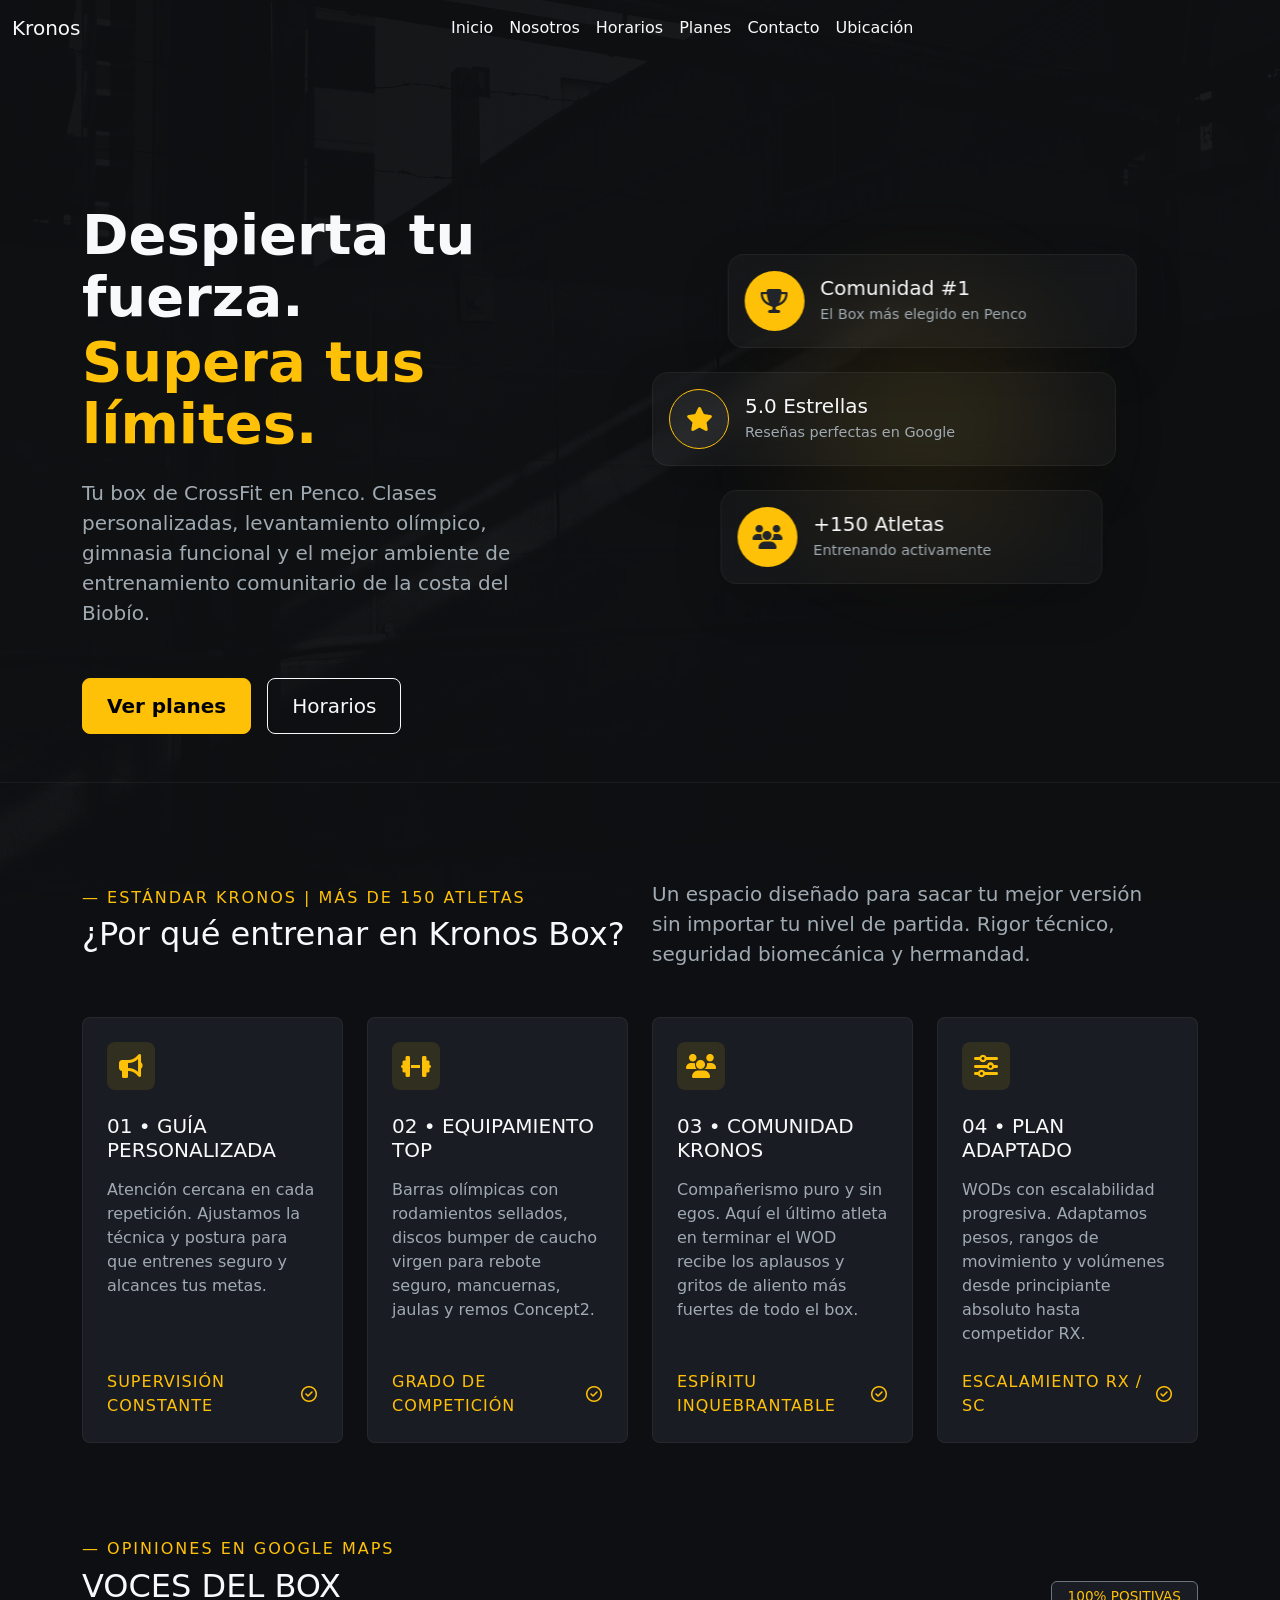
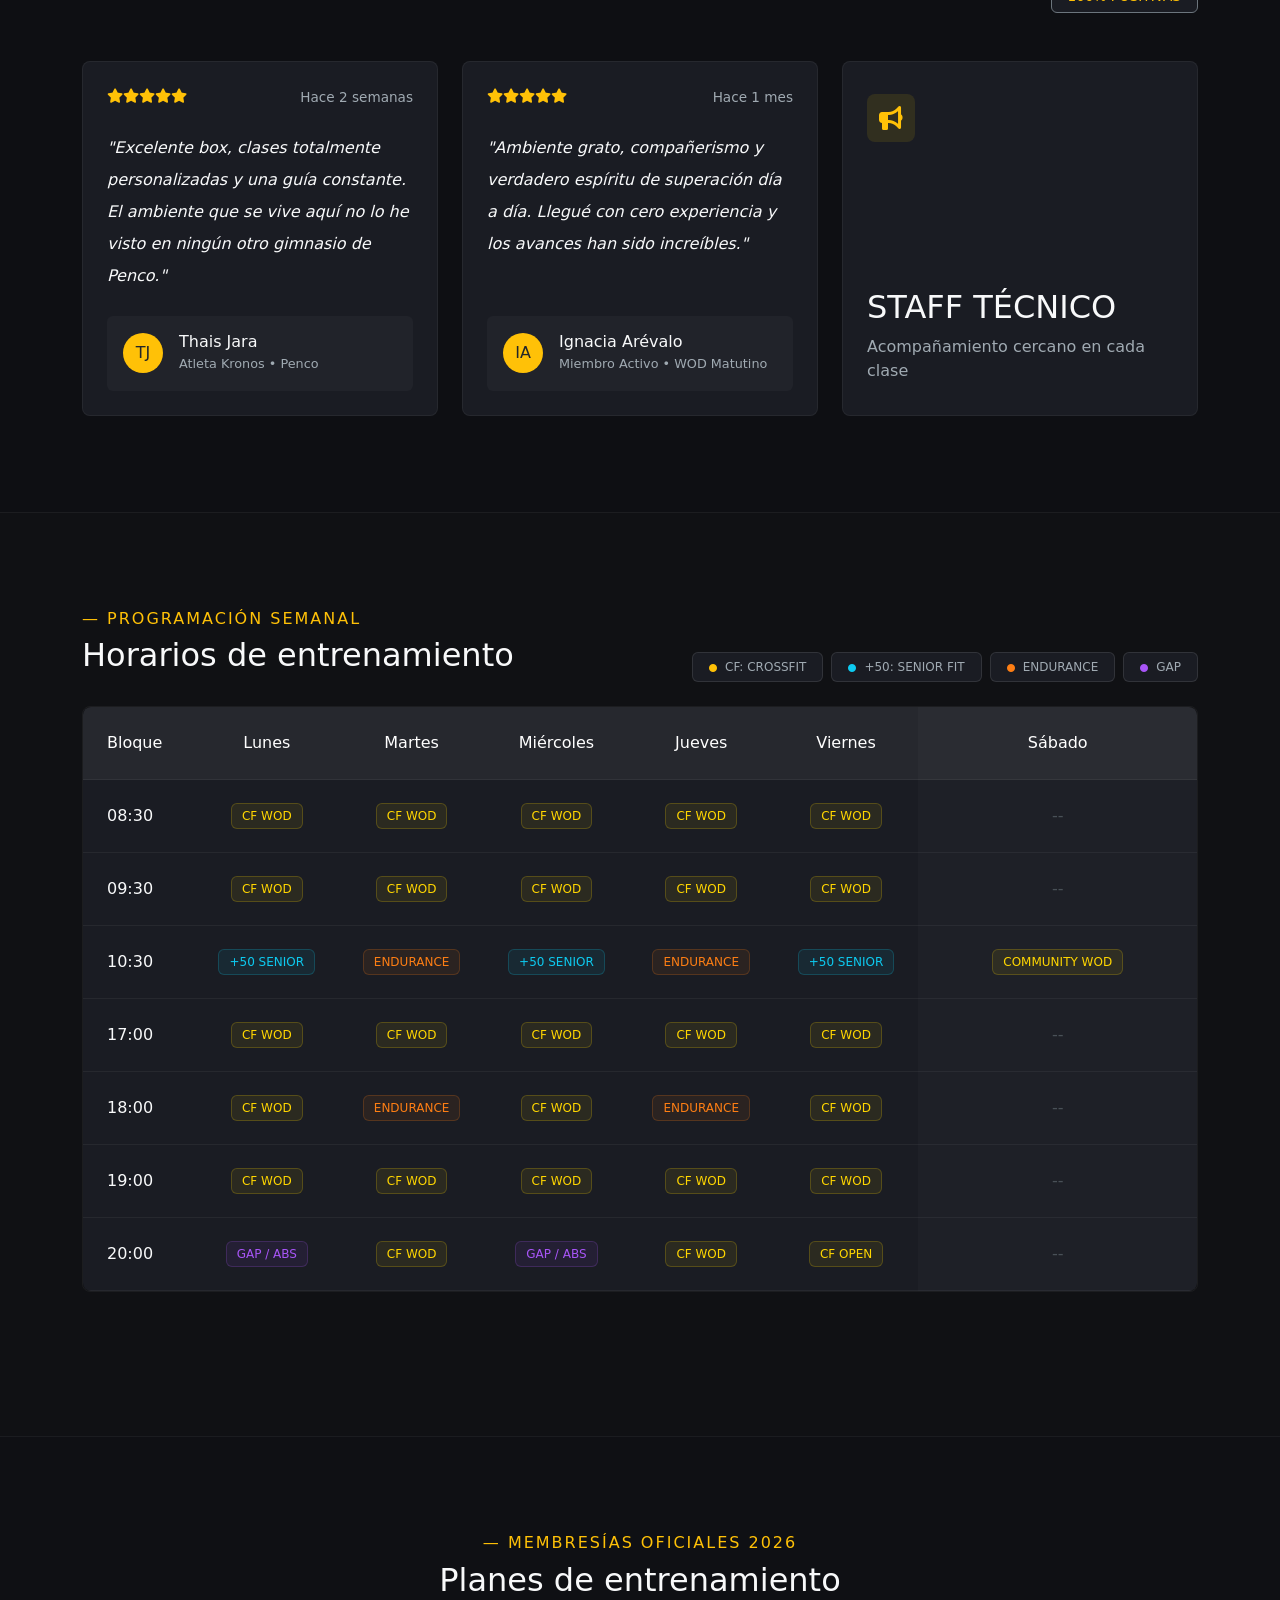
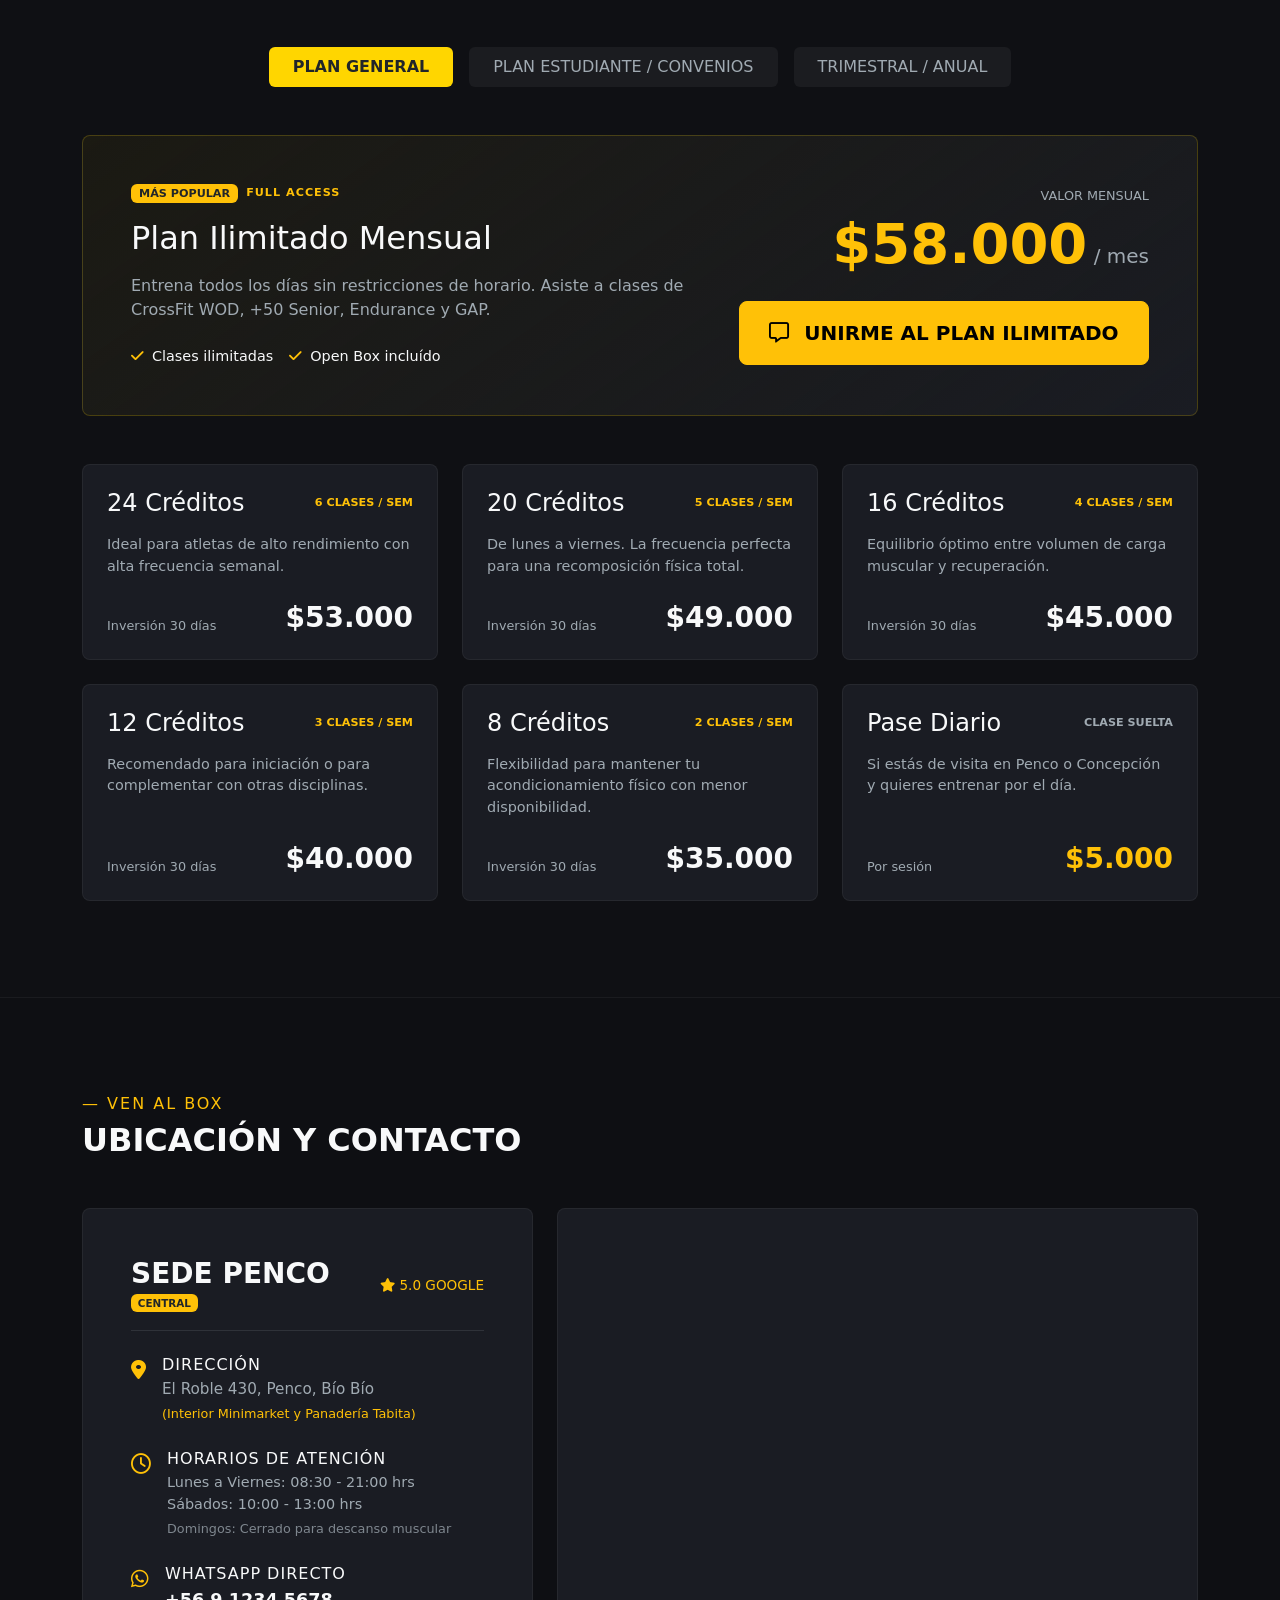
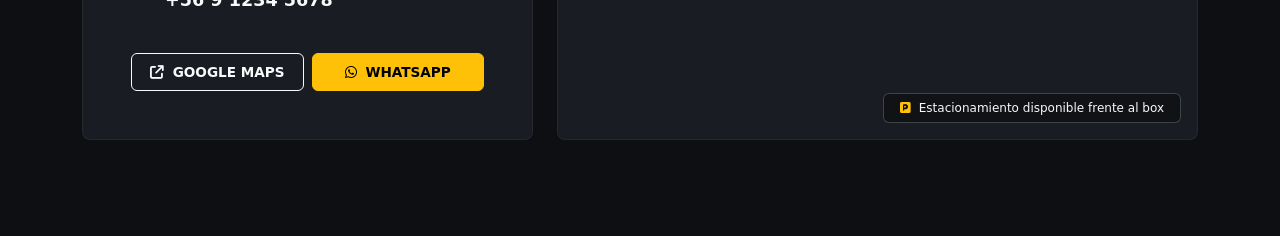
==== html/index.html @ f5e72efb "Falta Footer" ====
<!DOCTYPE html>
<html lang="es">
<head>
    <meta charset="UTF-8">
    <meta name="viewport" content="width=device-width, initial-scale=1.0">
    <link href="https://cdn.jsdelivr.net/npm/bootstrap@5.3.3/dist/css/bootstrap.min.css" rel="stylesheet">
    <link rel="stylesheet" href="https://cdnjs.cloudflare.com/ajax/libs/font-awesome/6.4.0/css/all.min.css">
    <link rel="stylesheet" href="../css/style.css">
    <title>Inicio</title>
</head>
<body>
    <nav class="navbar navbar-expand-lg" data-bs-theme="dark" style="background-color: rgba(17, 18, 21, 0.85);">
  <div class="container-fluid">
    <a class="navbar-brand text-light" href="#">Kronos</a>
    <button class="navbar-toggler" type="button" data-bs-toggle="collapse" data-bs-target="#navbarNavDropdown" aria-controls="navbarNavDropdown" aria-expanded="false" aria-label="Toggle navigation">
      <span class="navbar-toggler-icon"></span>
    </button>
    <div class="collapse navbar-collapse" id="navbarNavDropdown">
      <ul class="navbar-nav mx-auto">
        <li class="nav-item">
          <a class="nav-link text-light" aria-current="page" href="#inicio">Inicio</a>
        </li>
        <li class="nav-item">
          <a class="nav-link text-light" href="#nosotros">Nosotros</a>
        </li>
        <li class="nav-item">
          <a class="nav-link text-light" href="#horarios">Horarios</a>
        </li>
        <li class="nav-item">
          <a class="nav-link text-light" href="#planes">Planes</a>
        </li>
        <li class="nav-item">
          <a class="nav-link text-light" href="#">Contacto</a>
        </li>
        <li class="nav-item">
          <a class="nav-link text-light" href="#">Ubicación</a>
        </li>
      </ul>
    </div>
  </div>
</nav>

<main>
    <section id="inicio" class="py-5" style="background-color: rgba(17, 18, 21, 0.85); min-height: 80vh; display: flex; align-items: center;">
        <div class="container">
            <div class="row align-items-center">
                <!-- Columna Izquierda: Textos -->
                <div class="col-lg-6 pb-5 pb-lg-0">
                    <div class="title mb-4">
                        <h1 class="text-light display-4 fw-bold mb-1">Despierta tu fuerza.</h1>
                        <h1 class="text-warning display-4 fw-bold mb-4">Supera tus límites.</h1>
                        <p class="text-secondary fs-5" style="max-width: 500px;">Tu box de CrossFit en Penco. Clases personalizadas, levantamiento olímpico, gimnasia funcional y el mejor ambiente de entrenamiento comunitario de la costa del Biobío.</p>
                    </div>
                    <div class="buttons d-flex gap-3">
                        <a href="#planes" class="btn btn-warning btn-lg px-4 fw-bold">Ver planes</a>
                        <a href="#horarios" class="btn btn-outline-light btn-lg px-4">Horarios</a>
                    </div>
                </div>
                
                <!-- Columna Derecha: Tarjetas Flotantes (Solo visible en pantallas grandes) -->
                <div class="col-lg-6 position-relative d-none d-lg-block">
                    <!-- Brillo de fondo (Glow) -->
                    <div class="position-absolute top-50 start-50 translate-middle" style="width: 400px; height: 400px; background: radial-gradient(circle, rgba(255,193,7,0.1) 0%, rgba(17,18,21,0) 70%); z-index: 0; filter: blur(30px);"></div>
                    
                    <div class="d-flex flex-column gap-4 position-relative" style="z-index: 1;">
                        
                        <!-- Tarjeta 1 -->
                        <div class="d-flex align-items-center p-3 rounded-4 ms-auto shadow-lg" style="background: rgba(255, 255, 255, 0.03); backdrop-filter: blur(12px); -webkit-backdrop-filter: blur(12px); border: 1px solid rgba(255, 255, 255, 0.05); width: 75%; transform: translateX(-15%); transition: transform 0.3s ease;">
                            <div class="flex-shrink-0 bg-warning text-dark rounded-circle d-flex align-items-center justify-content-center" style="width: 60px; height: 60px; font-size: 1.5rem;">
                                <i class="fa-solid fa-trophy"></i>
                            </div>
                            <div class="ms-3">
                                <h5 class="text-light mb-1">Comunidad #1</h5>
                                <p class="text-secondary mb-0" style="font-size: 0.9rem;">El Box más elegido en Penco</p>
                            </div>
                        </div>

                        <!-- Tarjeta 2 -->
                        <div class="d-flex align-items-center p-3 rounded-4 shadow-lg" style="background: rgba(255, 255, 255, 0.03); backdrop-filter: blur(12px); -webkit-backdrop-filter: blur(12px); border: 1px solid rgba(255, 255, 255, 0.05); width: 85%;">
                            <div class="flex-shrink-0 rounded-circle d-flex align-items-center justify-content-center border border-warning" style="width: 60px; height: 60px; font-size: 1.5rem; background-color: rgba(255, 255, 255, 0.05); color: #ffc107;">
                                <i class="fa-solid fa-star"></i>
                            </div>
                            <div class="ms-3">
                                <h5 class="text-light mb-1">5.0 Estrellas</h5>
                                <p class="text-secondary mb-0" style="font-size: 0.9rem;">Reseñas perfectas en Google</p>
                            </div>
                        </div>

                        <!-- Tarjeta 3 -->
                        <div class="d-flex align-items-center p-3 rounded-4 ms-auto shadow-lg" style="background: rgba(255, 255, 255, 0.03); backdrop-filter: blur(12px); -webkit-backdrop-filter: blur(12px); border: 1px solid rgba(255, 255, 255, 0.05); width: 70%; transform: translateX(-25%); transition: transform 0.3s ease;">
                            <div class="flex-shrink-0 bg-warning text-dark rounded-circle d-flex align-items-center justify-content-center" style="width: 60px; height: 60px; font-size: 1.5rem;">
                                <i class="fa-solid fa-users"></i>
                            </div>
                            <div class="ms-3">
                                <h5 class="text-light mb-1">+150 Atletas</h5>
                                <p class="text-secondary mb-0" style="font-size: 0.9rem;">Entrenando activamente</p>
                            </div>
                        </div>

                    </div>
                </div>
            </div>
        </div>
    </section>

    <!-- SECCIÓN NOSOTROS -->
    <section id="nosotros" class="py-5" style="background-color: rgba(17, 18, 21, 0.85); border-top: 1px solid rgba(255, 255, 255, 0.05);">
        <div class="container py-5">
            <div class="row mb-5 align-items-center">
                <div class="col-lg-6 mb-4 mb-lg-0">
                    <h6 class="text-warning mb-2" style="letter-spacing: 2px;">— ESTÁNDAR KRONOS | MÁS DE 150 ATLETAS</h6>
                    <h2 class="text-light">¿Por qué entrenar en Kronos Box?</h2>
                </div>
                <div class="col-lg-6">
                    <p class="text-secondary mb-0 fs-5" style="max-width: 500px;">Un espacio diseñado para sacar tu mejor versión sin importar tu nivel de partida. Rigor técnico, seguridad biomecánica y hermandad.</p>
                </div>
            </div>

            <div class="row g-4">
                <!-- Tarjeta 1 -->
                <div class="col-md-6 col-lg-3">
                    <div class="card-nosotros h-100 p-4">
                        <div class="icon-box mb-4">
                            <i class="fa-solid fa-bullhorn text-warning fs-4"></i>
                        </div>
                        <h5 class="text-light mb-3">01 &bull; GUÍA PERSONALIZADA</h5>
                        <p class="text-secondary mb-4">Atención cercana en cada repetición. Ajustamos la técnica y postura para que entrenes seguro y alcances tus metas.</p>
                        <div class="mt-auto">
                            <span class="text-warning d-flex align-items-center" style="letter-spacing: 1px;">
                                SUPERVISIÓN CONSTANTE <i class="fa-regular fa-circle-check ms-2"></i>
                            </span>
                        </div>
                    </div>
                </div>
                <!-- Tarjeta 2 -->
                <div class="col-md-6 col-lg-3">
                    <div class="card-nosotros h-100 p-4">
                        <div class="icon-box mb-4">
                            <i class="fa-solid fa-dumbbell text-warning fs-4"></i>
                        </div>
                        <h5 class="text-light mb-3">02 &bull; EQUIPAMIENTO TOP</h5>
                        <p class="text-secondary mb-4">Barras olímpicas con rodamientos sellados, discos bumper de caucho virgen para rebote seguro, mancuernas, jaulas y remos Concept2.</p>
                        <div class="mt-auto">
                            <span class="text-warning d-flex align-items-center" style="letter-spacing: 1px;">
                                GRADO DE COMPETICIÓN <i class="fa-regular fa-circle-check ms-2"></i>
                            </span>
                        </div>
                    </div>
                </div>
                <!-- Tarjeta 3 -->
                <div class="col-md-6 col-lg-3">
                    <div class="card-nosotros h-100 p-4">
                        <div class="icon-box mb-4">
                            <i class="fa-solid fa-users text-warning fs-4"></i>
                        </div>
                        <h5 class="text-light mb-3">03 &bull; COMUNIDAD KRONOS</h5>
                        <p class="text-secondary mb-4">Compañerismo puro y sin egos. Aquí el último atleta en terminar el WOD recibe los aplausos y gritos de aliento más fuertes de todo el box.</p>
                        <div class="mt-auto">
                            <span class="text-warning d-flex align-items-center" style="letter-spacing: 1px;">
                                ESPÍRITU INQUEBRANTABLE <i class="fa-regular fa-circle-check ms-2"></i>
                            </span>
                        </div>
                    </div>
                </div>
                <!-- Tarjeta 4 -->
                <div class="col-md-6 col-lg-3">
                    <div class="card-nosotros h-100 p-4">
                        <div class="icon-box mb-4">
                            <i class="fa-solid fa-sliders text-warning fs-4"></i>
                        </div>
                        <h5 class="text-light mb-3">04 &bull; PLAN ADAPTADO</h5>
                        <p class="text-secondary mb-4">WODs con escalabilidad progresiva. Adaptamos pesos, rangos de movimiento y volúmenes desde principiante absoluto hasta competidor RX.</p>
                        <div class="mt-auto">
                            <span class="text-warning d-flex align-items-center" style="letter-spacing: 1px;">
                                ESCALAMIENTO RX / SC <i class="fa-regular fa-circle-check ms-2"></i>
                            </span>
                        </div>
                    </div>
                </div>
            </div>

            <!-- SECCIÓN TESTIMONIOS (VOCES DEL BOX) -->
            <div class="row mt-5 pt-5 mb-5 align-items-end">
                <div class="col-md-8 mb-4 mb-md-0">
                    <h6 class="text-warning mb-2" style="letter-spacing: 2px;">— OPINIONES EN GOOGLE MAPS</h6>
                    <h2 class="text-light text-uppercase">Voces del box</h2>
                </div>
                <div class="col-md-4 text-md-end">
                    <span class="badge text-secondary border border-secondary p-2 px-3 fw-normal" style="background-color: #1a1c23; font-size: 0.85rem;">
                        <span class="text-warning">100% POSITIVAS</span> 
                    </span>
                </div>
            </div>

            <div class="row g-4">
                <!-- Testimonio 1 -->
                <div class="col-md-6 col-lg-4">
                    <div class="card-nosotros h-100 p-4">
                        <div class="d-flex justify-content-between align-items-center mb-4">
                            <div class="text-warning" style="font-size: 0.9rem;">
                                <i class="fa-solid fa-star"></i><i class="fa-solid fa-star"></i><i class="fa-solid fa-star"></i><i class="fa-solid fa-star"></i><i class="fa-solid fa-star"></i>
                            </div>
                            <span class="text-secondary" style="font-size: 0.85rem;">Hace 2 semanas</span>
                        </div>
                        <p class="text-light fst-italic mb-4 lh-lg">"Excelente box, clases totalmente personalizadas y una guía constante. El ambiente que se vive aquí no lo he visto en ningún otro gimnasio de Penco."</p>
                        <div class="mt-auto d-flex align-items-center p-3 rounded" style="background-color: rgba(255, 255, 255, 0.03);">
                            <div class="rounded-circle bg-warning text-dark d-flex align-items-center justify-content-center me-3" style="width: 40px; height: 40px;">TJ</div>
                            <div>
                                <h6 class="text-light mb-0">Thais Jara</h6>
                                <span class="text-secondary" style="font-size: 0.8rem;">Atleta Kronos &bull; Penco</span>
                            </div>
                        </div>
                    </div>
                </div>
                <!-- Testimonio 2 -->
                <div class="col-md-6 col-lg-4">
                    <div class="card-nosotros h-100 p-4">
                        <div class="d-flex justify-content-between align-items-center mb-4">
                            <div class="text-warning" style="font-size: 0.9rem;">
                                <i class="fa-solid fa-star"></i><i class="fa-solid fa-star"></i><i class="fa-solid fa-star"></i><i class="fa-solid fa-star"></i><i class="fa-solid fa-star"></i>
                            </div>
                            <span class="text-secondary" style="font-size: 0.85rem;">Hace 1 mes</span>
                        </div>
                        <p class="text-light fst-italic mb-4 lh-lg">"Ambiente grato, compañerismo y verdadero espíritu de superación día a día. Llegué con cero experiencia y los avances han sido increíbles."</p>
                        <div class="mt-auto d-flex align-items-center p-3 rounded" style="background-color: rgba(255, 255, 255, 0.03);">
                            <div class="rounded-circle bg-warning text-dark d-flex align-items-center justify-content-center me-3" style="width: 40px; height: 40px;">IA</div>
                            <div>
                                <h6 class="text-light mb-0">Ignacia Arévalo</h6>
                                <span class="text-secondary" style="font-size: 0.8rem;">Miembro Activo &bull; WOD Matutino</span>
                            </div>
                        </div>
                    </div>
                </div>
                <!-- Tarjeta Staff -->
                <div class="col-md-12 col-lg-4">
                    <div class="card-nosotros h-100 p-4 d-flex flex-column justify-content-between text-center text-lg-start">
                        <div class="icon-box mb-4 mx-auto mx-lg-0 mt-2">
                            <i class="fa-solid fa-bullhorn text-warning fs-4"></i>
                        </div>
                        <div class="mt-auto mb-2">
                            <h2 class="text-light text-uppercase">Staff Técnico</h2>
                            <p class="text-secondary mb-0">Acompañamiento cercano en cada clase</p>
                        </div>
                    </div>
                </div>
            </div>
        </div>
    </section>

    <!-- SECCIÓN HORARIOS -->
    <section id="horarios" class="py-5" style="background-color: rgba(17, 18, 21, 0.95); border-top: 1px solid rgba(255, 255, 255, 0.05);">
        <div class="container py-5">
            <div class="row mb-4 align-items-end">
                <div class="col-lg-6 mb-4 mb-lg-0">
                    <h6 class="text-warning mb-2" style="letter-spacing: 2px;">— PROGRAMACIÓN SEMANAL</h6>
                    <h2 class="text-light">Horarios de entrenamiento</h2>
                </div>
                <div class="col-lg-6 text-lg-end">
                    <!-- Leyenda -->
                    <div class="d-inline-flex flex-wrap justify-content-lg-end gap-2">
                        <span class="badge fw-normal py-2 px-3" style="background-color: #1a1c23; color: #a0aab2; border: 1px solid rgba(255,255,255,0.1);"><i class="fa-solid fa-circle text-warning me-2" style="font-size: 0.5rem;"></i>CF: CROSSFIT</span>
                        <span class="badge fw-normal py-2 px-3" style="background-color: #1a1c23; color: #a0aab2; border: 1px solid rgba(255,255,255,0.1);"><i class="fa-solid fa-circle text-info me-2" style="font-size: 0.5rem;"></i>+50: SENIOR FIT</span>
                        <span class="badge fw-normal py-2 px-3" style="background-color: #1a1c23; color: #a0aab2; border: 1px solid rgba(255,255,255,0.1);"><i class="fa-solid fa-circle me-2" style="color: #fd7e14; font-size: 0.5rem;"></i>ENDURANCE</span>
                        <span class="badge fw-normal py-2 px-3" style="background-color: #1a1c23; color: #a0aab2; border: 1px solid rgba(255,255,255,0.1);"><i class="fa-solid fa-circle me-2" style="color: #a855f7; font-size: 0.5rem;"></i>GAP</span>
                    </div>
                </div>
            </div>

            <div class="table-responsive mb-5" style="border-radius: 8px; border: 1px solid rgba(255,255,255,0.05);">
                <table class="table table-kronos table-borderless align-middle text-center mb-0" style="min-width: 800px;">
                    <thead style="background-color: rgba(255, 255, 255, 0.05);">
                        <tr>
                            <th class="py-4 text-start ps-4" style="width: 10%;">Bloque</th>
                            <th class="py-4" style="width: 13%;">Lunes</th>
                            <th class="py-4" style="width: 13%;">Martes</th>
                            <th class="py-4" style="width: 13%;">Miércoles</th>
                            <th class="py-4" style="width: 13%;">Jueves</th>
                            <th class="py-4" style="width: 13%;">Viernes</th>
                            <th class="py-4" style="width: 25%; background-color: rgba(255, 255, 255, 0.02);">Sábado</th>
                        </tr>
                    </thead>
                    <tbody>
                        <tr>
                            <td class="py-4 text-start ps-4 text-light">08:30</td>
                            <td><span class="badge badge-cf">CF WOD</span></td>
                            <td><span class="badge badge-cf">CF WOD</span></td>
                            <td><span class="badge badge-cf">CF WOD</span></td>
                            <td><span class="badge badge-cf">CF WOD</span></td>
                            <td><span class="badge badge-cf">CF WOD</span></td>
                            <td style="background-color: rgba(255, 255, 255, 0.02);"><span class="badge-empty">--</span></td>
                        </tr>
                        <tr>
                            <td class="py-4 text-start ps-4 text-light">09:30</td>
                            <td><span class="badge badge-cf">CF WOD</span></td>
                            <td><span class="badge badge-cf">CF WOD</span></td>
                            <td><span class="badge badge-cf">CF WOD</span></td>
                            <td><span class="badge badge-cf">CF WOD</span></td>
                            <td><span class="badge badge-cf">CF WOD</span></td>
                            <td style="background-color: rgba(255, 255, 255, 0.02);"><span class="badge-empty">--</span></td>
                        </tr>
                        <tr>
                            <td class="py-4 text-start ps-4 text-light">10:30</td>
                            <td><span class="badge badge-senior">+50 SENIOR</span></td>
                            <td><span class="badge badge-endurance">ENDURANCE</span></td>
                            <td><span class="badge badge-senior">+50 SENIOR</span></td>
                            <td><span class="badge badge-endurance">ENDURANCE</span></td>
                            <td><span class="badge badge-senior">+50 SENIOR</span></td>
                            <td style="background-color: rgba(255, 255, 255, 0.02);"><span class="badge badge-cf">COMMUNITY WOD</span></td>
                        </tr>
                        <tr>
                            <td class="py-4 text-start ps-4 text-light">17:00</td>
                            <td><span class="badge badge-cf">CF WOD</span></td>
                            <td><span class="badge badge-cf">CF WOD</span></td>
                            <td><span class="badge badge-cf">CF WOD</span></td>
                            <td><span class="badge badge-cf">CF WOD</span></td>
                            <td><span class="badge badge-cf">CF WOD</span></td>
                            <td style="background-color: rgba(255, 255, 255, 0.02);"><span class="badge-empty">--</span></td>
                        </tr>
                        <tr>
                            <td class="py-4 text-start ps-4 text-light">18:00</td>
                            <td><span class="badge badge-cf">CF WOD</span></td>
                            <td><span class="badge badge-endurance">ENDURANCE</span></td>
                            <td><span class="badge badge-cf">CF WOD</span></td>
                            <td><span class="badge badge-endurance">ENDURANCE</span></td>
                            <td><span class="badge badge-cf">CF WOD</span></td>
                            <td style="background-color: rgba(255, 255, 255, 0.02);"><span class="badge-empty">--</span></td>
                        </tr>
                        <tr>
                            <td class="py-4 text-start ps-4 text-light">19:00</td>
                            <td><span class="badge badge-cf">CF WOD</span></td>
                            <td><span class="badge badge-cf">CF WOD</span></td>
                            <td><span class="badge badge-cf">CF WOD</span></td>
                            <td><span class="badge badge-cf">CF WOD</span></td>
                            <td><span class="badge badge-cf">CF WOD</span></td>
                            <td style="background-color: rgba(255, 255, 255, 0.02);"><span class="badge-empty">--</span></td>
                        </tr>
                        <tr>
                            <td class="py-4 text-start ps-4 text-light">20:00</td>
                            <td><span class="badge badge-gap">GAP / ABS</span></td>
                            <td><span class="badge badge-cf">CF WOD</span></td>
                            <td><span class="badge badge-gap">GAP / ABS</span></td>
                            <td><span class="badge badge-cf">CF WOD</span></td>
                            <td><span class="badge badge-cf">CF OPEN</span></td>
                            <td style="background-color: rgba(255, 255, 255, 0.02);"><span class="badge-empty">--</span></td>
                        </tr>
                    </tbody>
                </table>
            </div>
        </div>
    </section>

    <!-- SECCIÓN PLANES -->
    <section id="planes" class="py-5" style="background-color: rgba(17, 18, 21, 0.90); border-top: 1px solid rgba(255, 255, 255, 0.05);">
        <div class="container py-5">
            <!-- Header -->
            <div class="text-center mb-5">
                <h6 class="text-warning mb-2" style="letter-spacing: 2px;">— MEMBRESÍAS OFICIALES 2026</h6>
                <h2 class="text-light mb-3">Planes de entrenamiento</h2>

            </div>

            <!-- Tabs/Botones -->
            <ul class="nav justify-content-center flex-wrap gap-3 mb-5 border-0" id="planes-tab" role="tablist">
                <li class="nav-item" role="presentation">
                    <button class="nav-link btn-plan active" id="general-tab" data-bs-toggle="pill" data-bs-target="#general" type="button" role="tab" aria-selected="true">PLAN GENERAL</button>
                </li>
                <li class="nav-item" role="presentation">
                    <button class="nav-link btn-plan" id="estudiante-tab" data-bs-toggle="pill" data-bs-target="#estudiante" type="button" role="tab" aria-selected="false">PLAN ESTUDIANTE / CONVENIOS</button>
                </li>
                <li class="nav-item" role="presentation">
                    <button class="nav-link btn-plan" id="largo-plazo-tab" data-bs-toggle="pill" data-bs-target="#largo-plazo" type="button" role="tab" aria-selected="false">TRIMESTRAL / ANUAL</button>
                </li>
            </ul>

            <div class="tab-content" id="planes-tabContent">
                <!-- TAB PLAN GENERAL -->
                <div class="tab-pane fade show active" id="general" role="tabpanel" tabindex="0">
                    <!-- Plan Destacado -->
                    <div class="card-nosotros p-4 p-lg-5 mb-5" style="background: linear-gradient(145deg, rgba(255, 214, 0, 0.05) 0%, #1a1c23 100%); border-color: rgba(255, 214, 0, 0.2);">
                        <div class="row align-items-center">
                            <div class="col-lg-7 mb-4 mb-lg-0">
                                <div class="d-flex align-items-center gap-2 mb-3">
                                    <span class="badge bg-warning text-dark px-2 py-1" style="font-size: 0.7rem;">MÁS POPULAR</span>
                                    <span class="text-warning fw-bold" style="font-size: 0.7rem; letter-spacing: 1px;">FULL ACCESS</span>
                                </div>
                                <h2 class="text-light mb-3">Plan Ilimitado Mensual</h2>
                                <p class="text-secondary mb-4">Entrena todos los días sin restricciones de horario. Asiste a clases de CrossFit WOD, +50 Senior, Endurance y GAP.</p>
                                <div class="d-flex flex-wrap gap-3 text-light" style="font-size: 0.9rem;">
                                    <span><i class="fa-solid fa-check text-warning me-2"></i>Clases ilimitadas</span>
                                    <span><i class="fa-solid fa-check text-warning me-2"></i>Open Box incluído</span>
                  
                                </div>
                            </div>
                            <div class="col-lg-5 text-lg-end">
                                <div class="mb-4">
                                    <p class="text-secondary mb-1" style="font-size: 0.8rem; text-transform: uppercase;">Valor mensual</p>
                                    <h1 class="text-warning mb-0" style="font-size: 3.5rem; font-weight: 700;">$58.000<span class="text-secondary fs-5 fw-normal"> / mes</span></h1>
                                </div>
                                <button class="btn btn-warning btn-lg px-4 py-3 fw-bold w-100 w-lg-auto">
                                    <i class="fa-regular fa-message me-2"></i> UNIRME AL PLAN ILIMITADO
                                </button>
                            </div>
                        </div>
                    </div>

                    <!-- Grid de Planes -->
                    <div class="row g-4">
                        <!-- Plan 1 -->
                        <div class="col-md-6 col-lg-4">
                            <div class="card-nosotros h-100 p-4 d-flex flex-column">
                                <div class="d-flex justify-content-between align-items-center mb-3">
                                    <h4 class="text-light mb-0">24 Créditos</h4>
                                    <span class="text-warning fw-bold" style="font-size: 0.7rem;">6 CLASES / SEM</span>
                                </div>
                                <p class="text-secondary mb-4" style="font-size: 0.9rem;">Ideal para atletas de alto rendimiento con alta frecuencia semanal.</p>
                                <div class="mt-auto d-flex justify-content-between align-items-end">
                                    <span class="text-secondary" style="font-size: 0.8rem;">Inversión 30 días</span>
                                    <h3 class="text-light mb-0 fw-bold">$53.000</h3>
                                </div>
                            </div>
                        </div>
                        <!-- Plan 2 -->
                        <div class="col-md-6 col-lg-4">
                            <div class="card-nosotros h-100 p-4 d-flex flex-column">
                                <div class="d-flex justify-content-between align-items-center mb-3">
                                    <h4 class="text-light mb-0">20 Créditos</h4>
                                    <span class="text-warning fw-bold" style="font-size: 0.7rem;">5 CLASES / SEM</span>
                                </div>
                                <p class="text-secondary mb-4" style="font-size: 0.9rem;">De lunes a viernes. La frecuencia perfecta para una recomposición física total.</p>
                                <div class="mt-auto d-flex justify-content-between align-items-end">
                                    <span class="text-secondary" style="font-size: 0.8rem;">Inversión 30 días</span>
                                    <h3 class="text-light mb-0 fw-bold">$49.000</h3>
                                </div>
                            </div>
                        </div>
                        <!-- Plan 3 -->
                        <div class="col-md-6 col-lg-4">
                            <div class="card-nosotros h-100 p-4 d-flex flex-column">
                                <div class="d-flex justify-content-between align-items-center mb-3">
                                    <h4 class="text-light mb-0">16 Créditos</h4>
                                    <span class="text-warning fw-bold" style="font-size: 0.7rem;">4 CLASES / SEM</span>
                                </div>
                                <p class="text-secondary mb-4" style="font-size: 0.9rem;">Equilibrio óptimo entre volumen de carga muscular y recuperación.</p>
                                <div class="mt-auto d-flex justify-content-between align-items-end">
                                    <span class="text-secondary" style="font-size: 0.8rem;">Inversión 30 días</span>
                                    <h3 class="text-light mb-0 fw-bold">$45.000</h3>
                                </div>
                            </div>
                        </div>
                        <!-- Plan 4 -->
                        <div class="col-md-6 col-lg-4">
                            <div class="card-nosotros h-100 p-4 d-flex flex-column">
                                <div class="d-flex justify-content-between align-items-center mb-3">
                                    <h4 class="text-light mb-0">12 Créditos</h4>
                                    <span class="text-warning fw-bold" style="font-size: 0.7rem;">3 CLASES / SEM</span>
                                </div>
                                <p class="text-secondary mb-4" style="font-size: 0.9rem;">Recomendado para iniciación o para complementar con otras disciplinas.</p>
                                <div class="mt-auto d-flex justify-content-between align-items-end">
                                    <span class="text-secondary" style="font-size: 0.8rem;">Inversión 30 días</span>
                                    <h3 class="text-light mb-0 fw-bold">$40.000</h3>
                                </div>
                            </div>
                        </div>
                        <!-- Plan 5 -->
                        <div class="col-md-6 col-lg-4">
                            <div class="card-nosotros h-100 p-4 d-flex flex-column">
                                <div class="d-flex justify-content-between align-items-center mb-3">
                                    <h4 class="text-light mb-0">8 Créditos</h4>
                                    <span class="text-warning fw-bold" style="font-size: 0.7rem;">2 CLASES / SEM</span>
                                </div>
                                <p class="text-secondary mb-4" style="font-size: 0.9rem;">Flexibilidad para mantener tu acondicionamiento físico con menor disponibilidad.</p>
                                <div class="mt-auto d-flex justify-content-between align-items-end">
                                    <span class="text-secondary" style="font-size: 0.8rem;">Inversión 30 días</span>
                                    <h3 class="text-light mb-0 fw-bold">$35.000</h3>
                                </div>
                            </div>
                        </div>
                        <!-- Plan 6 -->
                        <div class="col-md-6 col-lg-4">
                            <div class="card-nosotros h-100 p-4 d-flex flex-column">
                                <div class="d-flex justify-content-between align-items-center mb-3">
                                    <h4 class="text-light mb-0">Pase Diario</h4>
                                    <span class="text-secondary fw-bold" style="font-size: 0.7rem;">CLASE SUELTA</span>
                                </div>
                                <p class="text-secondary mb-4" style="font-size: 0.9rem;">Si estás de visita en Penco o Concepción y quieres entrenar por el día.</p>
                                <div class="mt-auto d-flex justify-content-between align-items-end">
                                    <span class="text-secondary" style="font-size: 0.8rem;">Por sesión</span>
                                    <h3 class="text-warning mb-0 fw-bold">$5.000</h3>
                                </div>
                            </div>
                        </div>
                    </div>
                </div>

                <!-- TAB PLAN ESTUDIANTE -->
                <div class="tab-pane fade" id="estudiante" role="tabpanel" tabindex="0">
                    <!-- Plan Destacado Estudiante -->
                    <div class="card-nosotros p-4 p-lg-5 mb-5" style="background: linear-gradient(145deg, rgba(255, 214, 0, 0.05) 0%, #1a1c23 100%); border-color: rgba(255, 214, 0, 0.2);">
                        <div class="row align-items-center">
                            <div class="col-lg-7 mb-4 mb-lg-0">
                                <div class="d-flex align-items-center gap-2 mb-3">
                                    <span class="badge bg-warning text-dark px-2 py-1" style="font-size: 0.7rem;">MÁS POPULAR</span>
                                    <span class="text-warning fw-bold" style="font-size: 0.7rem; letter-spacing: 1px;">FULL ACCESS</span>
                                </div>
                                <h2 class="text-light mb-3">Plan Ilimitado Mensual</h2>
                                <p class="text-secondary mb-4">Entrena todos los días sin restricciones de horario. Asiste a clases de CrossFit WOD, +50 Senior, Endurance y GAP.</p>
                                <div class="d-flex flex-wrap gap-3 text-light" style="font-size: 0.9rem;">
                                    <span><i class="fa-solid fa-check text-warning me-2"></i>Clases ilimitadas</span>
                                    <span><i class="fa-solid fa-check text-warning me-2"></i>Open Box incluído</span>
                                </div>
                            </div>
                            <div class="col-lg-5 text-lg-end">
                                <div class="mb-4">
                                    <p class="text-secondary mb-1" style="font-size: 0.8rem; text-transform: uppercase;">Valor mensual</p>
                                    <h1 class="text-warning mb-0" style="font-size: 3.5rem; font-weight: 700;">$49.000<span class="text-secondary fs-5 fw-normal"> / mes</span></h1>
                                </div>
                                <button class="btn btn-warning btn-lg px-4 py-3 fw-bold w-100 w-lg-auto">
                                    <i class="fa-regular fa-message me-2"></i> UNIRME AL PLAN ILIMITADO
                                </button>
                            </div>
                        </div>
                    </div>

                    <!-- Grid de Planes Estudiante -->
                    <div class="row g-4">
                        <!-- Plan 1 -->
                        <div class="col-md-6 col-lg-4">
                            <div class="card-nosotros h-100 p-4 d-flex flex-column">
                                <div class="d-flex justify-content-between align-items-center mb-3">
                                    <h4 class="text-light mb-0">24 Créditos</h4>
                                    <span class="text-warning fw-bold" style="font-size: 0.7rem;">6 CLASES / SEM</span>
                                </div>
                                <p class="text-secondary mb-4" style="font-size: 0.9rem;">Ideal para atletas de alto rendimiento con alta frecuencia semanal.</p>
                                <div class="mt-auto d-flex justify-content-between align-items-end">
                                    <span class="text-secondary" style="font-size: 0.8rem;">Inversión 30 días</span>
                                    <h3 class="text-light mb-0 fw-bold">$46.000</h3>
                                </div>
                            </div>
                        </div>
                        <!-- Plan 2 -->
                        <div class="col-md-6 col-lg-4">
                            <div class="card-nosotros h-100 p-4 d-flex flex-column">
                                <div class="d-flex justify-content-between align-items-center mb-3">
                                    <h4 class="text-light mb-0">20 Créditos</h4>
                                    <span class="text-warning fw-bold" style="font-size: 0.7rem;">5 CLASES / SEM</span>
                                </div>
                                <p class="text-secondary mb-4" style="font-size: 0.9rem;">De lunes a viernes. La frecuencia perfecta para una recomposición física total.</p>
                                <div class="mt-auto d-flex justify-content-between align-items-end">
                                    <span class="text-secondary" style="font-size: 0.8rem;">Inversión 30 días</span>
                                    <h3 class="text-light mb-0 fw-bold">$43.000</h3>
                                </div>
                            </div>
                        </div>
                        <!-- Plan 3 -->
                        <div class="col-md-6 col-lg-4">
                            <div class="card-nosotros h-100 p-4 d-flex flex-column">
                                <div class="d-flex justify-content-between align-items-center mb-3">
                                    <h4 class="text-light mb-0">16 Créditos</h4>
                                    <span class="text-warning fw-bold" style="font-size: 0.7rem;">4 CLASES / SEM</span>
                                </div>
                                <p class="text-secondary mb-4" style="font-size: 0.9rem;">Equilibrio óptimo entre volumen de carga muscular y recuperación.</p>
                                <div class="mt-auto d-flex justify-content-between align-items-end">
                                    <span class="text-secondary" style="font-size: 0.8rem;">Inversión 30 días</span>
                                    <h3 class="text-light mb-0 fw-bold">$40.000</h3>
                                </div>
                            </div>
                        </div>
                        <!-- Plan 4 -->
                        <div class="col-md-6 col-lg-4">
                            <div class="card-nosotros h-100 p-4 d-flex flex-column">
                                <div class="d-flex justify-content-between align-items-center mb-3">
                                    <h4 class="text-light mb-0">12 Créditos</h4>
                                    <span class="text-warning fw-bold" style="font-size: 0.7rem;">3 CLASES / SEM</span>
                                </div>
                                <p class="text-secondary mb-4" style="font-size: 0.9rem;">Recomendado para iniciación o para complementar con otras disciplinas.</p>
                                <div class="mt-auto d-flex justify-content-between align-items-end">
                                    <span class="text-secondary" style="font-size: 0.8rem;">Inversión 30 días</span>
                                    <h3 class="text-light mb-0 fw-bold">$35.000</h3>
                                </div>
                            </div>
                        </div>
                        <!-- Plan 5 -->
                        <div class="col-md-6 col-lg-4">
                            <div class="card-nosotros h-100 p-4 d-flex flex-column">
                                <div class="d-flex justify-content-between align-items-center mb-3">
                                    <h4 class="text-light mb-0">8 Créditos</h4>
                                    <span class="text-warning fw-bold" style="font-size: 0.7rem;">2 CLASES / SEM</span>
                                </div>
                                <p class="text-secondary mb-4" style="font-size: 0.9rem;">Flexibilidad para mantener tu acondicionamiento físico con menor disponibilidad.</p>
                                <div class="mt-auto d-flex justify-content-between align-items-end">
                                    <span class="text-secondary" style="font-size: 0.8rem;">Inversión 30 días</span>
                                    <h3 class="text-light mb-0 fw-bold">$30.000</h3>
                                </div>
                            </div>
                        </div>
                        <!-- Plan 6 -->
                        <div class="col-md-6 col-lg-4">
                            <div class="card-nosotros h-100 p-4 d-flex flex-column">
                                <div class="d-flex justify-content-between align-items-center mb-3">
                                    <h4 class="text-light mb-0">Pase Diario</h4>
                                    <span class="text-secondary fw-bold" style="font-size: 0.7rem;">CLASE SUELTA</span>
                                </div>
                                <p class="text-secondary mb-4" style="font-size: 0.9rem;">Si estás de visita en Penco o Concepción y quieres entrenar por el día.</p>
                                <div class="mt-auto d-flex justify-content-between align-items-end">
                                    <span class="text-secondary" style="font-size: 0.8rem;">Por sesión</span>
                                    <h3 class="text-warning mb-0 fw-bold">$5.000</h3>
                                </div>
                            </div>
                        </div>
                    </div>
                </div>

                <!-- TAB PLANES LARGO PLAZO -->
                <div class="tab-pane fade" id="largo-plazo" role="tabpanel" tabindex="0">
                    <!-- Plan Destacado Largo Plazo -->
                    <div class="card-nosotros p-4 p-lg-5 mb-5" style="background: linear-gradient(145deg, rgba(255, 214, 0, 0.05) 0%, #1a1c23 100%); border-color: rgba(255, 214, 0, 0.2);">
                        <div class="row align-items-center">
                            <div class="col-lg-7 mb-4 mb-lg-0">
                                <div class="d-flex align-items-center gap-2 mb-3">
                                    <span class="badge bg-warning text-dark px-2 py-1" style="font-size: 0.7rem;">MÁS POPULAR</span>
                                    <span class="text-warning fw-bold" style="font-size: 0.7rem; letter-spacing: 1px;">FULL ACCESS</span>
                                </div>
                                <h2 class="text-light mb-3">Plan Ilimitado</h2>
                                <p class="text-secondary mb-4">Entrena todos los días sin restricciones de horario. Asiste a clases de CrossFit WOD, +50 Senior, Endurance y GAP.</p>
                                <div class="d-flex flex-wrap gap-3 text-light" style="font-size: 0.9rem;">
                                    <span><i class="fa-solid fa-check text-warning me-2"></i>Clases ilimitadas</span>
                                    <span><i class="fa-solid fa-check text-warning me-2"></i>Open Box incluído</span>
                                    
                                </div>
                            </div>
                            <div class="col-lg-5">
                                <div class="d-flex flex-column gap-2 mb-4">
                                    <div class="d-flex justify-content-between align-items-center bg-dark bg-opacity-50 p-3 rounded border border-secondary border-opacity-25">
                                        <span class="text-secondary text-uppercase" style="font-size: 0.8rem;">Trimestral</span>
                                        <h4 class="text-light mb-0 fw-bold">$156.000</h4>
                                    </div>
                                    <div class="d-flex justify-content-between align-items-center bg-dark bg-opacity-50 p-3 rounded border border-secondary border-opacity-25">
                                        <span class="text-secondary text-uppercase" style="font-size: 0.8rem;">Semestral</span>
                                        <h4 class="text-light mb-0 fw-bold">$295.000</h4>
                                    </div>
                                    <div class="d-flex justify-content-between align-items-center p-3 rounded" style="background-color: rgba(255,214,0,0.1); border: 1px solid rgba(255,214,0,0.3);">
                                        <span class="text-warning fw-bold text-uppercase" style="font-size: 0.8rem;">Anual</span>
                                        <h4 class="text-warning mb-0 fw-bold">$556.000</h4>
                                    </div>
                                </div>
                                <button class="btn btn-warning btn-lg px-4 py-3 fw-bold w-100">
                                    <i class="fa-regular fa-message me-2"></i> UNIRME AL PLAN ILIMITADO
                                </button>
                            </div>
                        </div>
                    </div>

                    <!-- Grid de Planes Largo Plazo -->
                    <div class="row g-4 justify-content-center">
                        <!-- Plan 1 -->
                        <div class="col-md-6 col-lg-4">
                            <div class="card-nosotros h-100 p-4 d-flex flex-column">
                                <div class="d-flex justify-content-between align-items-center mb-3">
                                    <h4 class="text-light mb-0">24 Créditos</h4>
                                    <span class="text-warning fw-bold" style="font-size: 0.7rem;">6 CLASES / SEM</span>
                                </div>
                                <p class="text-secondary mb-4" style="font-size: 0.9rem;">Ideal para atletas de alto rendimiento con alta frecuencia semanal.</p>
                                <div class="mt-auto">
                                    <div class="d-flex justify-content-between align-items-end border-bottom border-secondary border-opacity-25 pb-2 mb-2">
                                        <span class="text-secondary" style="font-size: 0.8rem;">Trimestral</span>
                                        <h5 class="text-light mb-0 fw-bold">$143.000</h5>
                                    </div>
                                    <div class="d-flex justify-content-between align-items-end border-bottom border-secondary border-opacity-25 pb-2 mb-2">
                                        <span class="text-secondary" style="font-size: 0.8rem;">Semestral</span>
                                        <h5 class="text-light mb-0 fw-bold">$270.000</h5>
                                    </div>
                                    <div class="d-flex justify-content-between align-items-end pt-1">
                                        <span class="text-secondary" style="font-size: 0.8rem;">Anual</span>
                                        <h5 class="text-warning mb-0 fw-bold">$508.000</h5>
                                    </div>
                                </div>
                            </div>
                        </div>
                        <!-- Plan 2 -->
                        <div class="col-md-6 col-lg-4">
                            <div class="card-nosotros h-100 p-4 d-flex flex-column">
                                <div class="d-flex justify-content-between align-items-center mb-3">
                                    <h4 class="text-light mb-0">20 Créditos</h4>
                                    <span class="text-warning fw-bold" style="font-size: 0.7rem;">5 CLASES / SEM</span>
                                </div>
                                <p class="text-secondary mb-4" style="font-size: 0.9rem;">De lunes a viernes. La frecuencia perfecta para una recomposición física total.</p>
                                <div class="mt-auto">
                                    <div class="d-flex justify-content-between align-items-end border-bottom border-secondary border-opacity-25 pb-2 mb-2">
                                        <span class="text-secondary" style="font-size: 0.8rem;">Trimestral</span>
                                        <h5 class="text-light mb-0 fw-bold">$132.000</h5>
                                    </div>
                                    <div class="d-flex justify-content-between align-items-end border-bottom border-secondary border-opacity-25 pb-2 mb-2">
                                        <span class="text-secondary" style="font-size: 0.8rem;">Semestral</span>
                                        <h5 class="text-light mb-0 fw-bold">$249.000</h5>
                                    </div>
                                    <div class="d-flex justify-content-between align-items-end pt-1">
                                        <span class="text-secondary" style="font-size: 0.8rem;">Anual</span>
                                        <h5 class="text-warning mb-0 fw-bold">$470.000</h5>
                                    </div>
                                </div>
                            </div>
                        </div>
                        <!-- Plan 3 -->
                        <div class="col-md-6 col-lg-4">
                            <div class="card-nosotros h-100 p-4 d-flex flex-column">
                                <div class="d-flex justify-content-between align-items-center mb-3">
                                    <h4 class="text-light mb-0">16 Créditos</h4>
                                    <span class="text-warning fw-bold" style="font-size: 0.7rem;">4 CLASES / SEM</span>
                                </div>
                                <p class="text-secondary mb-4" style="font-size: 0.9rem;">Equilibrio óptimo entre volumen de carga muscular y recuperación.</p>
                                <div class="mt-auto">
                                    <div class="d-flex justify-content-between align-items-end border-bottom border-secondary border-opacity-25 pb-2 mb-2">
                                        <span class="text-secondary" style="font-size: 0.8rem;">Trimestral</span>
                                        <h5 class="text-light mb-0 fw-bold">$121.000</h5>
                                    </div>
                                    <div class="d-flex justify-content-between align-items-end border-bottom border-secondary border-opacity-25 pb-2 mb-2">
                                        <span class="text-secondary" style="font-size: 0.8rem;">Semestral</span>
                                        <h5 class="text-light mb-0 fw-bold">$229.000</h5>
                                    </div>
                                    <div class="d-flex justify-content-between align-items-end pt-1">
                                        <span class="text-secondary" style="font-size: 0.8rem;">Anual</span>
                                        <h5 class="text-warning mb-0 fw-bold">$405.000</h5>
                                    </div>
                                </div>
                            </div>
                        </div>
                        <!-- Plan 4 -->
                        <div class="col-md-6 col-lg-4">
                            <div class="card-nosotros h-100 p-4 d-flex flex-column">
                                <div class="d-flex justify-content-between align-items-center mb-3">
                                    <h4 class="text-light mb-0">12 Créditos</h4>
                                    <span class="text-warning fw-bold" style="font-size: 0.7rem;">3 CLASES / SEM</span>
                                </div>
                                <p class="text-secondary mb-4" style="font-size: 0.9rem;">Recomendado para iniciación o para complementar con otras disciplinas.</p>
                                <div class="mt-auto">
                                    <div class="d-flex justify-content-between align-items-end border-bottom border-secondary border-opacity-25 pb-2 mb-2">
                                        <span class="text-secondary" style="font-size: 0.8rem;">Trimestral</span>
                                        <h5 class="text-light mb-0 fw-bold">$108.000</h5>
                                    </div>
                                    <div class="d-flex justify-content-between align-items-end border-bottom border-secondary border-opacity-25 pb-2 mb-2">
                                        <span class="text-secondary" style="font-size: 0.8rem;">Semestral</span>
                                        <h5 class="text-light mb-0 fw-bold">$204.000</h5>
                                    </div>
                                    <div class="d-flex justify-content-between align-items-end pt-1">
                                        <span class="text-secondary" style="font-size: 0.8rem;">Anual</span>
                                        <h5 class="text-warning mb-0 fw-bold">$360.000</h5>
                                    </div>
                                </div>
                            </div>
                        </div>
                    </div>
                </div>
            </div>
        </div>
    </section>

    <!-- SECCIÓN UBICACIÓN Y CONTACTO -->
    <section id="contacto" class="py-5" style="background-color: rgba(17, 18, 21, 0.85); border-top: 1px solid rgba(255, 255, 255, 0.05);">
        <div class="container py-5">
            <!-- Encabezado de Sección -->
            <div class="mb-5">
                <h6 class="text-warning mb-2" style="letter-spacing: 2px;">— VEN AL BOX</h6>
                <h2 class="text-light text-uppercase fw-bold">Ubicación y Contacto</h2>
            </div>

            <div class="row g-4 align-items-stretch">
                <!-- Columna Izquierda: Detalles de Contacto -->
                <div class="col-lg-5">
                    <div class="card-nosotros h-100 p-4 p-xl-5 d-flex flex-column justify-content-between">
                        <div>
                            <!-- Header de la tarjeta -->
                            <div class="d-flex justify-content-between align-items-center mb-4 border-bottom border-secondary border-opacity-25 pb-3">
                                <div>
                                    <h3 class="text-light fw-bold mb-0">SEDE PENCO</h3>
                                    <span class="badge bg-warning text-dark mt-1" style="font-size: 0.65rem;">CENTRAL</span>
                                </div>
                                <span class="text-warning" style="font-size: 0.85rem;"><i class="fa-solid fa-star me-1"></i>5.0 GOOGLE</span>
                            </div>

                            <!-- Item: Dirección -->
                            <div class="d-flex mb-4">
                                <div class="text-warning me-3 fs-5">
                                    <i class="fa-solid fa-location-dot"></i>
                                </div>
                                <div>
                                    <h6 class="text-light text-uppercase mb-1" style="letter-spacing: 1px;">Dirección</h6>
                                    <p class="text-secondary mb-0" style="font-size: 0.95rem;">El Roble 430, Penco, Bío Bío</p>
                                    <span class="text-warning" style="font-size: 0.8rem;">(Interior Minimarket y Panadería Tabita)</span>
                                </div>
                            </div>

                            <!-- Item: Horarios de Atención -->
                            <div class="d-flex mb-4">
                                <div class="text-warning me-3 fs-5">
                                    <i class="fa-regular fa-clock"></i>
                                </div>
                                <div>
                                    <h6 class="text-light text-uppercase mb-1" style="letter-spacing: 1px;">Horarios de Atención</h6>
                                    <p class="text-secondary mb-0" style="font-size: 0.9rem;">Lunes a Viernes: 08:30 - 21:00 hrs</p>
                                    <p class="text-secondary mb-0" style="font-size: 0.9rem;">Sábados: 10:00 - 13:00 hrs</p>
                                    <span class="text-secondary opacity-75" style="font-size: 0.8rem;">Domingos: Cerrado para descanso muscular</span>
                                </div>
                            </div>

                            <!-- Item: WhatsApp -->
                            <div class="d-flex mb-4">
                                <div class="text-warning me-3 fs-5">
                                    <i class="fa-brands fa-whatsapp"></i>
                                </div>
                                <div>
                                    <h6 class="text-light text-uppercase mb-1" style="letter-spacing: 1px;">WhatsApp Directo</h6>
                                    <p class="text-light fw-bold mb-0" style="font-size: 1.1rem;">+56 9 1234 5678</p>
                                </div>
                            </div>
                        </div>
                        <!-- Botones de Acción -->
                        <div class="row g-2 pt-3">
                            <div class="col-6">
                                <!-- Enlace formateado directamente a la dirección en Google Maps -->
                                <a href="https://www.google.com/maps/search/?api=1&query=Kronos-box,+Penco,+Biobio,+Chile" target="_blank" rel="noopener noreferrer" class="btn btn-outline-light w-100 py-2 fw-bold" style="font-size: 0.85rem;">
                                    <i class="fa-solid fa-arrow-up-right-from-square me-1"></i> GOOGLE MAPS
                                </a>
                            </div>
                            <div class="col-6">
                                <!-- Enlace con mensaje predeterminado a WhatsApp -->
                                <a href="https://wa.me/56912345678?text=Hola!%20Quiero%20consultar%20por%20informaci%C3%B3n%20de%20los%20planes" target="_blank" rel="noopener noreferrer" class="btn btn-warning w-100 py-2 fw-bold" style="font-size: 0.85rem;">
                                    <i class="fa-brands fa-whatsapp me-1"></i> WHATSAPP
                                </a>
                            </div>
                        </div>
                    </div>
                </div>

                <!-- Columna Derecha: Mapa -->
                <div class="col-lg-7">
                    <div class="card-nosotros h-100 p-2 overflow-hidden position-relative" style="min-height: 400px;">
                        <!-- Embed Google Maps -->
                        <iframe 
                            src="https://www.google.com/maps/search/?api=1&query=Kronos-box,+Penco,+Biobio,+Chile" 
                            class="w-100 h-100 rounded-3 border-0" 
                            style="filter: grayscale(100%) invert(90%) contrast(120%); min-height: 380px;" 
                            allowfullscreen="" 
                            loading="lazy" 
                            referrerpolicy="no-referrer-when-downgrade">
                        </iframe>
                        
                        <!-- Badge flotante de aviso -->
                        <div class="position-absolute bottom-0 end-0 m-3 d-none d-sm-block">
                            <span class="badge bg-dark text-light border border-secondary border-opacity-50 p-2 px-3 fw-normal" style="font-size: 0.75rem; background-color: rgba(17, 18, 21, 0.9) !important;">
                                <i class="fa-solid fa-square-parking text-warning me-1"></i> Estacionamiento disponible frente al box
                            </span>
                        </div>
                    </div>
                </div>
            </div>
        </div>
    </section>

</main>
<footer>
</footer>
<script src="https://cdn.jsdelivr.net/npm/bootstrap@5.3.3/dist/js/bootstrap.bundle.min.js"></script>
</body>
</html>
---- css/style.css ----
html {
    scroll-behavior: smooth;
}

body{
    background-color: rgb(3, 0, 16);
    background-image: linear-gradient(rgba(0, 0, 0, 0.6), rgba(0, 0, 0, 0.6)), url(../img/background-kronos.avif);
    background-size: cover;
    background-position: center;
    background-attachment: fixed;
    background-repeat: no-repeat;
}

#inicio {
    min-height: 100vh;
    display: flex;
    align-items: center;
}

.buttons{
    margin-top: 50px;
    display: flex;
    gap: 20px;
    flex-wrap: wrap;
}

.buttons .btn{
    padding: 12px 40px;
}

@media (max-width: 576px) {
    .buttons {
        flex-direction: column;
        gap: 15px;
    }
    .buttons .btn {
        width: 100%;
    }
}

/* Nav Link Hover Animation */
.navbar-nav .nav-link {
    position: relative;
    transition: color 0.3s ease;

}

.navbar-nav .nav-link:hover {
    color: #FFD600 !important;
}

.navbar-nav .nav-link::after {
    content: '';
    position: absolute;
    bottom: 0;
    left: 50%;
    transform: translateX(-50%);
    width: 0;
    height: 2px;
    background-color: #FFD600;
    transition: width 0.3s ease;
}

.navbar-nav .nav-link:hover::after {
    width: 100%;
}
.title h1{
    line-height: 1.1;
}
.title p{
    line-height: 1.5;
    color: #e2e2c7;
    max-width: 600px;
}
.title {
    margin-top: 100px;
}

/* Tarjetas Sección Nosotros */
.card-nosotros {
    background-color: #1a1c23;
    border-radius: 8px;
    border: 1px solid rgba(255, 255, 255, 0.05);
    transition: transform 0.3s ease, border-color 0.3s ease;
    display: flex;
    flex-direction: column;
}

.card-nosotros:hover {
    transform: translateY(-5px);
    border-color: #FFD600;
}

.icon-box {
    width: 48px;
    height: 48px;
    background-color: rgba(255, 214, 0, 0.1);
    border-radius: 8px;
    display: flex;
    align-items: center;
    justify-content: center;
}

.text-secondary {
    color: #a0aab2 !important;
}

/* Badges Horario */
.badge-cf {
    background-color: rgba(255, 214, 0, 0.08);
    color: #FFD600;
    border: 1px solid rgba(255, 214, 0, 0.2);
    font-weight: normal;
    padding: 6px 10px;
}
.badge-senior {
    background-color: rgba(13, 202, 240, 0.08);
    color: #0dcaf0;
    border: 1px solid rgba(13, 202, 240, 0.2);
    font-weight: normal;
    padding: 6px 10px;
}
.badge-endurance {
    background-color: rgba(253, 126, 20, 0.08);
    color: #fd7e14;
    border: 1px solid rgba(253, 126, 20, 0.2);
    font-weight: normal;
    padding: 6px 10px;
}
.badge-gap {
    background-color: rgba(168, 85, 247, 0.08);
    color: #a855f7;
    border: 1px solid rgba(168, 85, 247, 0.2);
    font-weight: normal;
    padding: 6px 10px;
}
.badge-empty {
    color: #495057;
}

/* Tabla Horarios */
.table-kronos {
    background-color: #1a1c23;
    border-radius: 8px;
    overflow: hidden;
}
.table-kronos th, .table-kronos td {
    border-bottom: 1px solid rgba(255, 255, 255, 0.05);
    background-color: transparent;
    color: #a0aab2;
    vertical-align: middle;
}
.table-kronos th {
    color: #fff;
    font-weight: normal;
}
.table-kronos tbody tr:hover td {
    background-color: rgba(255, 255, 255, 0.02);
}

/* Tabs Planes */
.btn-plan {
    background-color: rgba(255,255,255,0.05) !important;
    color: #a0aab2 !important;
    border: none !important;
    padding: 0.5rem 1.5rem !important;
    font-weight: normal !important;
    border-radius: 6px !important;
    transition: all 0.3s ease !important;
}
.btn-plan:hover {
    background-color: rgba(255,255,255,0.1) !important;
    color: #fff !important;
}
.nav-pills .nav-link.active.btn-plan, .btn-plan.active {
    background-color: #FFD600 !important;
    color: #212529 !important;
    font-weight: bold !important;
}
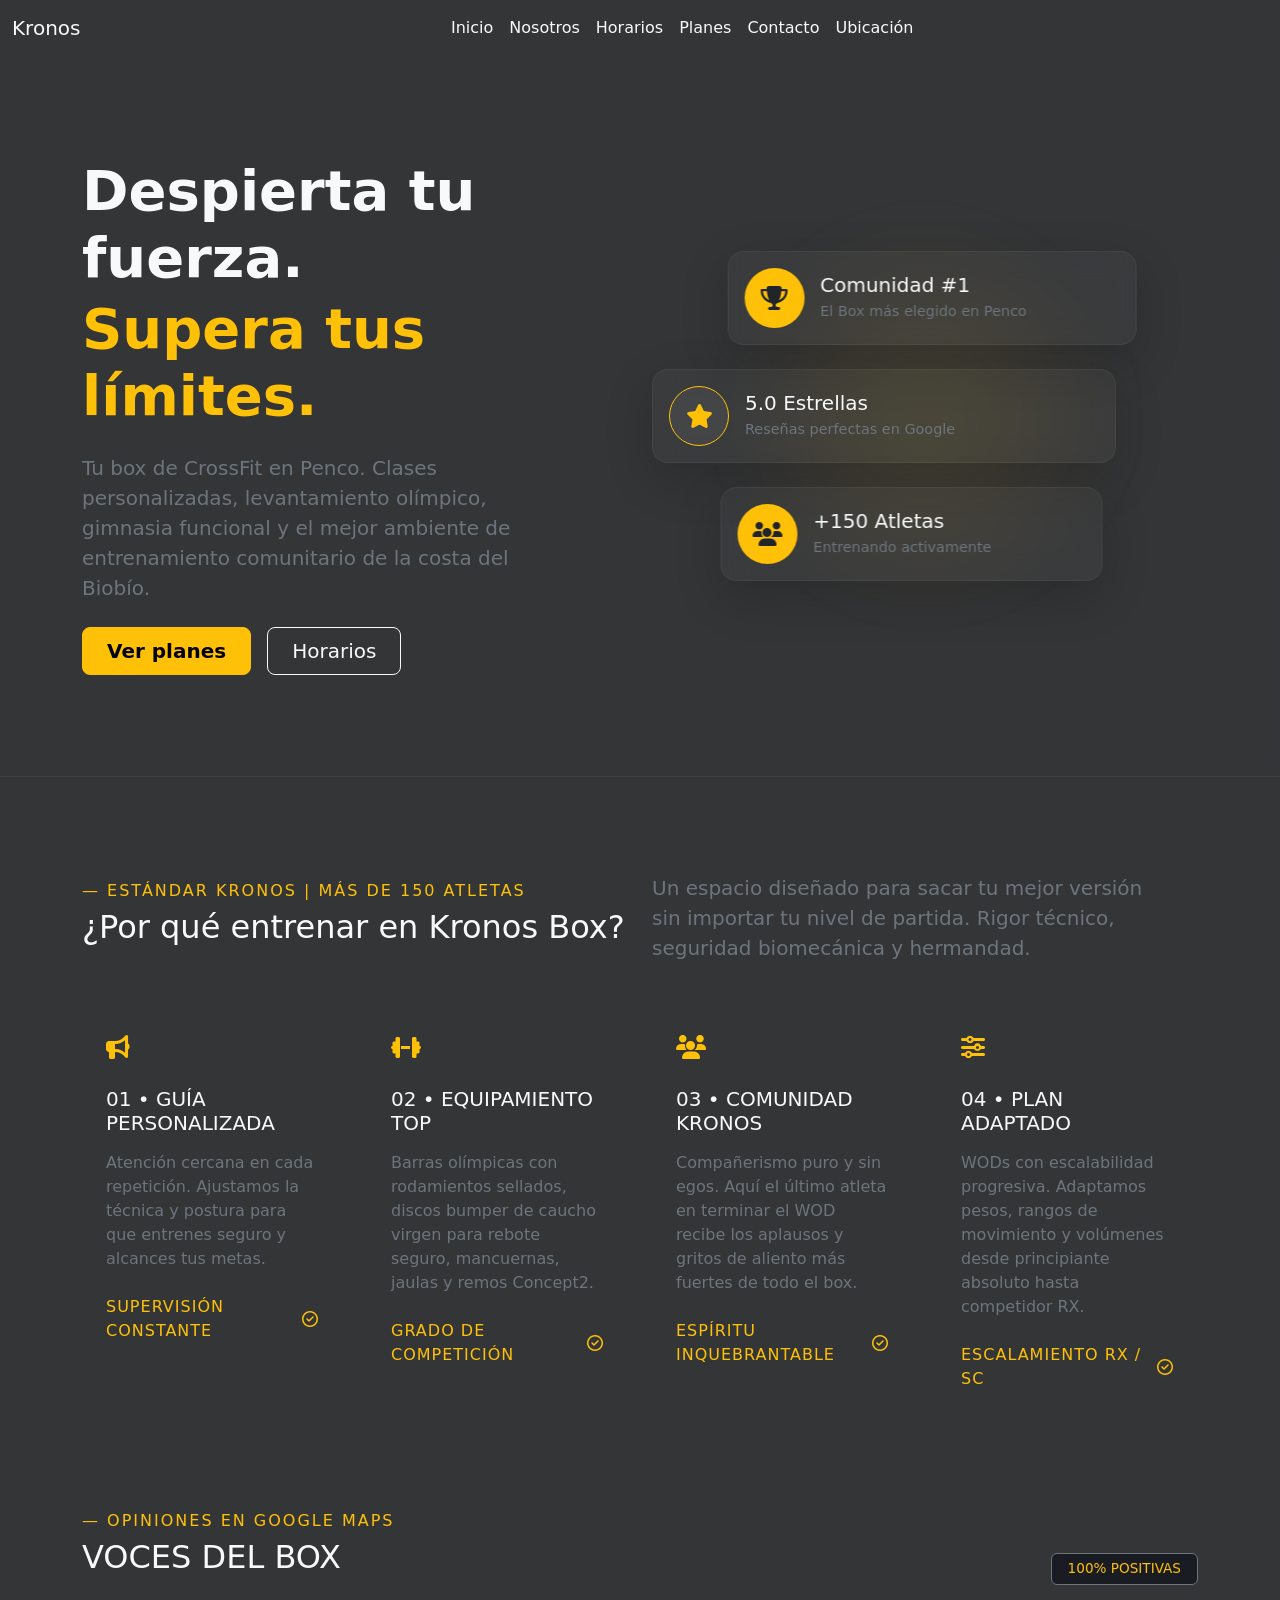
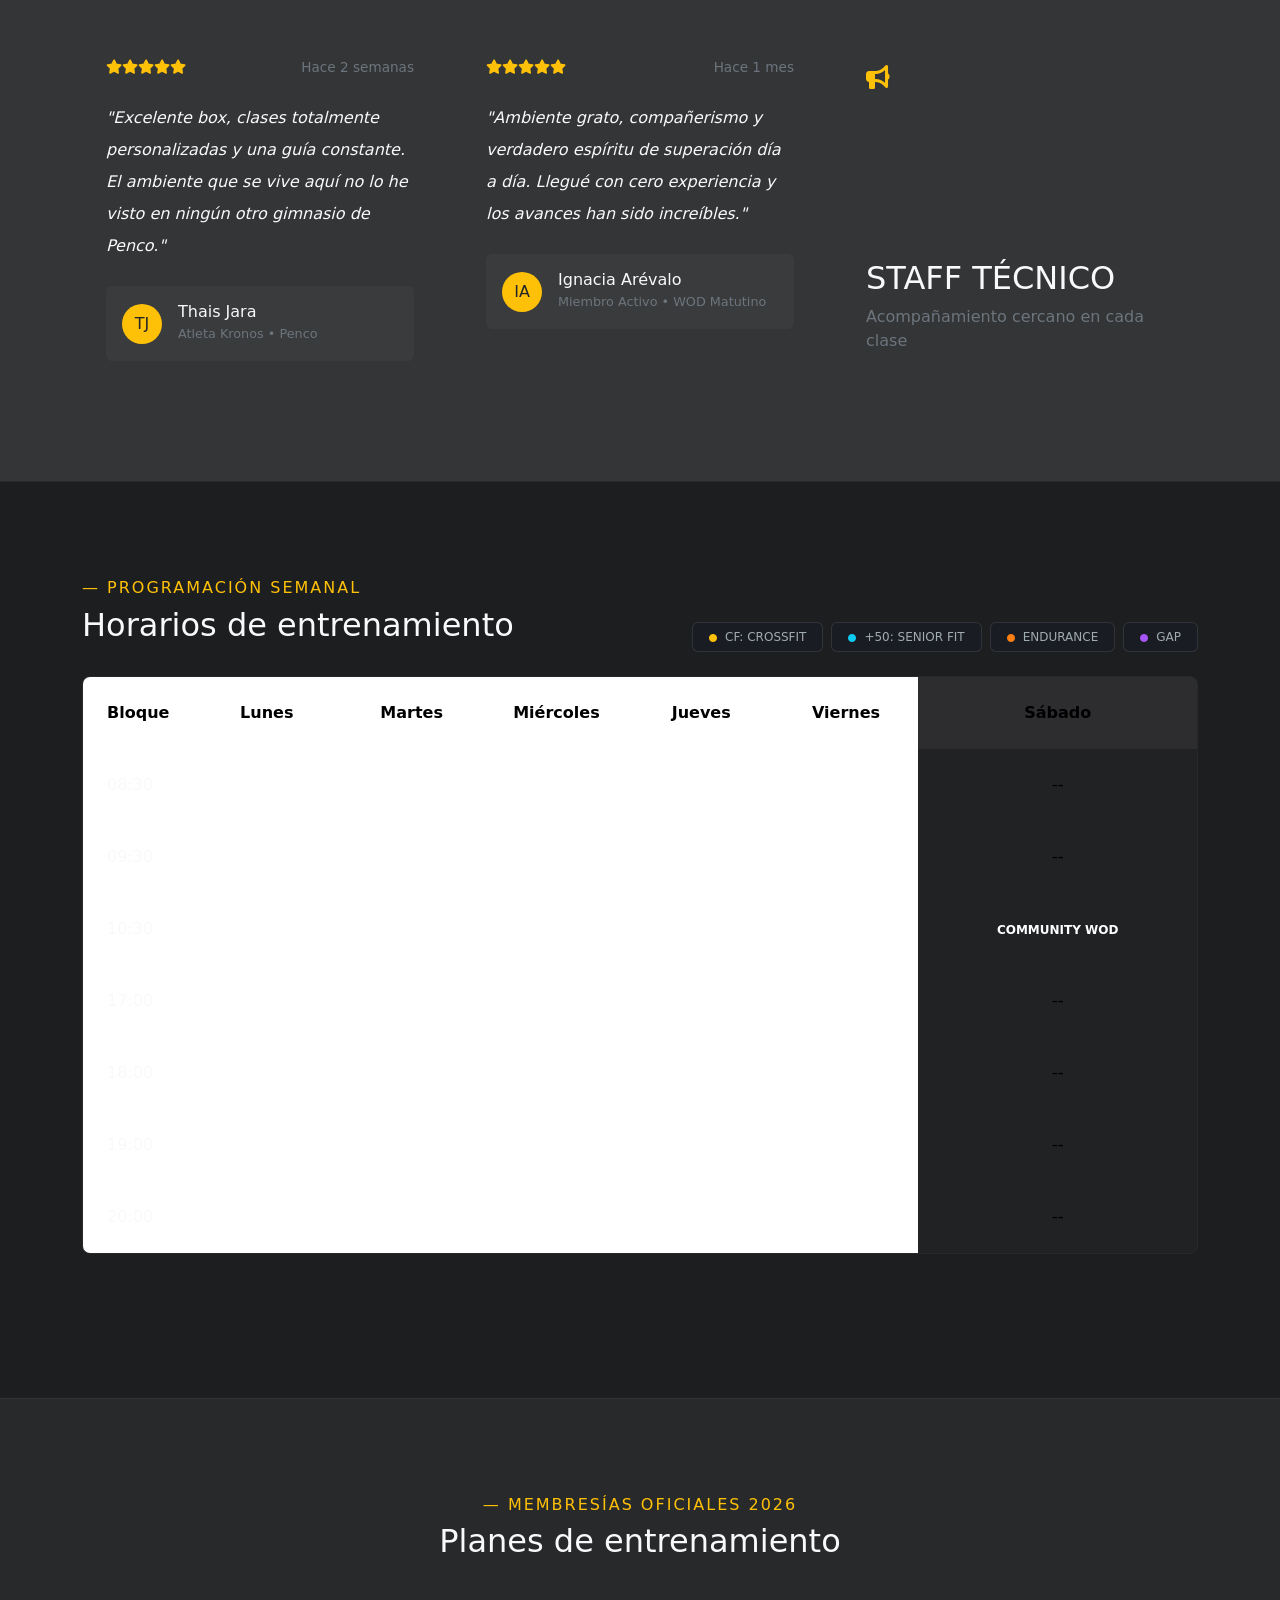
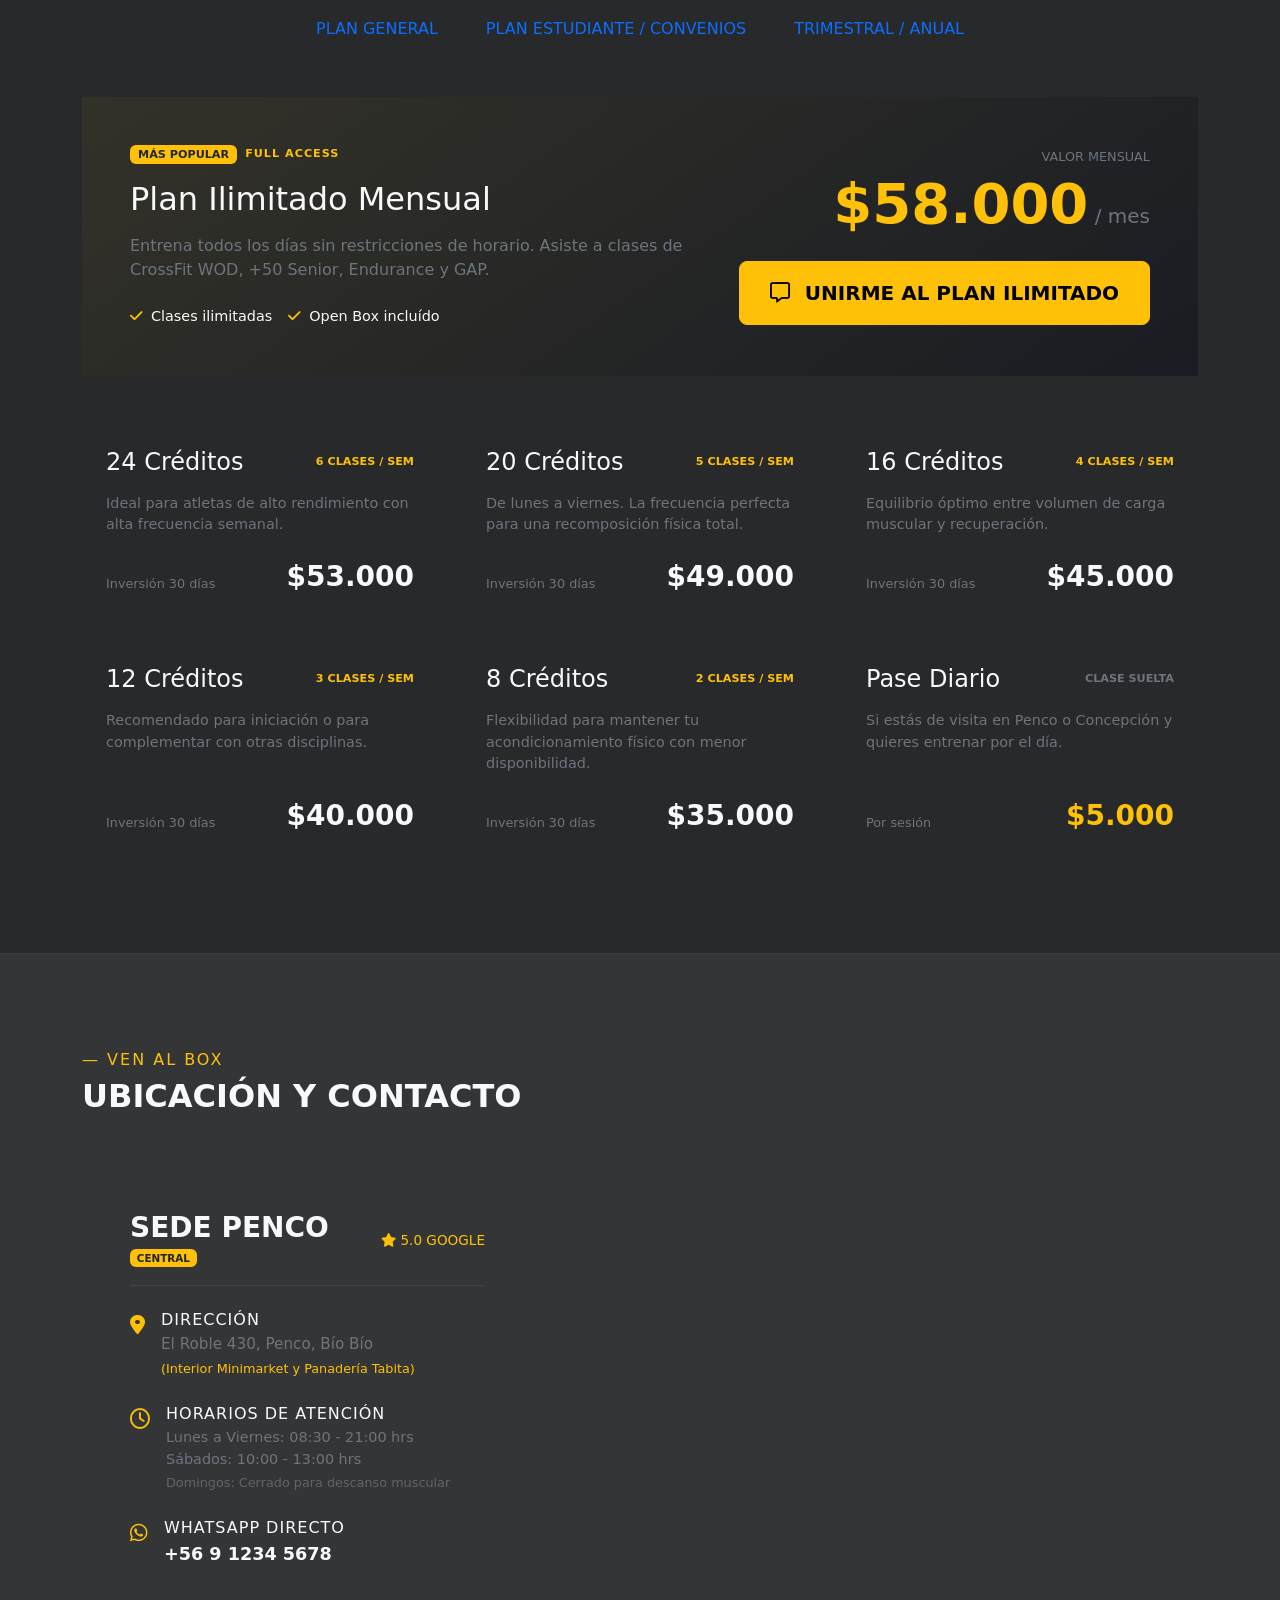
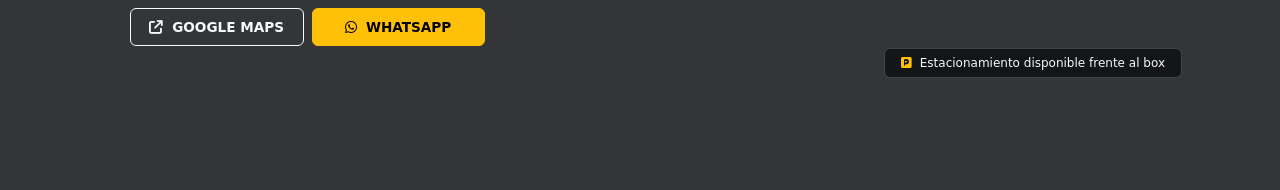
==== commit b590de98: "test3" ====
--- a/html/index.html
+++ b/html/index.html
@@ -5,7 +5,7 @@
     <meta name="viewport" content="width=device-width, initial-scale=1.0">
     <link href="https://cdn.jsdelivr.net/npm/bootstrap@5.3.3/dist/css/bootstrap.min.css" rel="stylesheet">
     <link rel="stylesheet" href="https://cdnjs.cloudflare.com/ajax/libs/font-awesome/6.4.0/css/all.min.css">
-    <link rel="stylesheet" href="../css/style.css">
+    <link rel="stylesheet" href="css/style.css">
     <title>Inicio</title>
 </head>
 <body>
